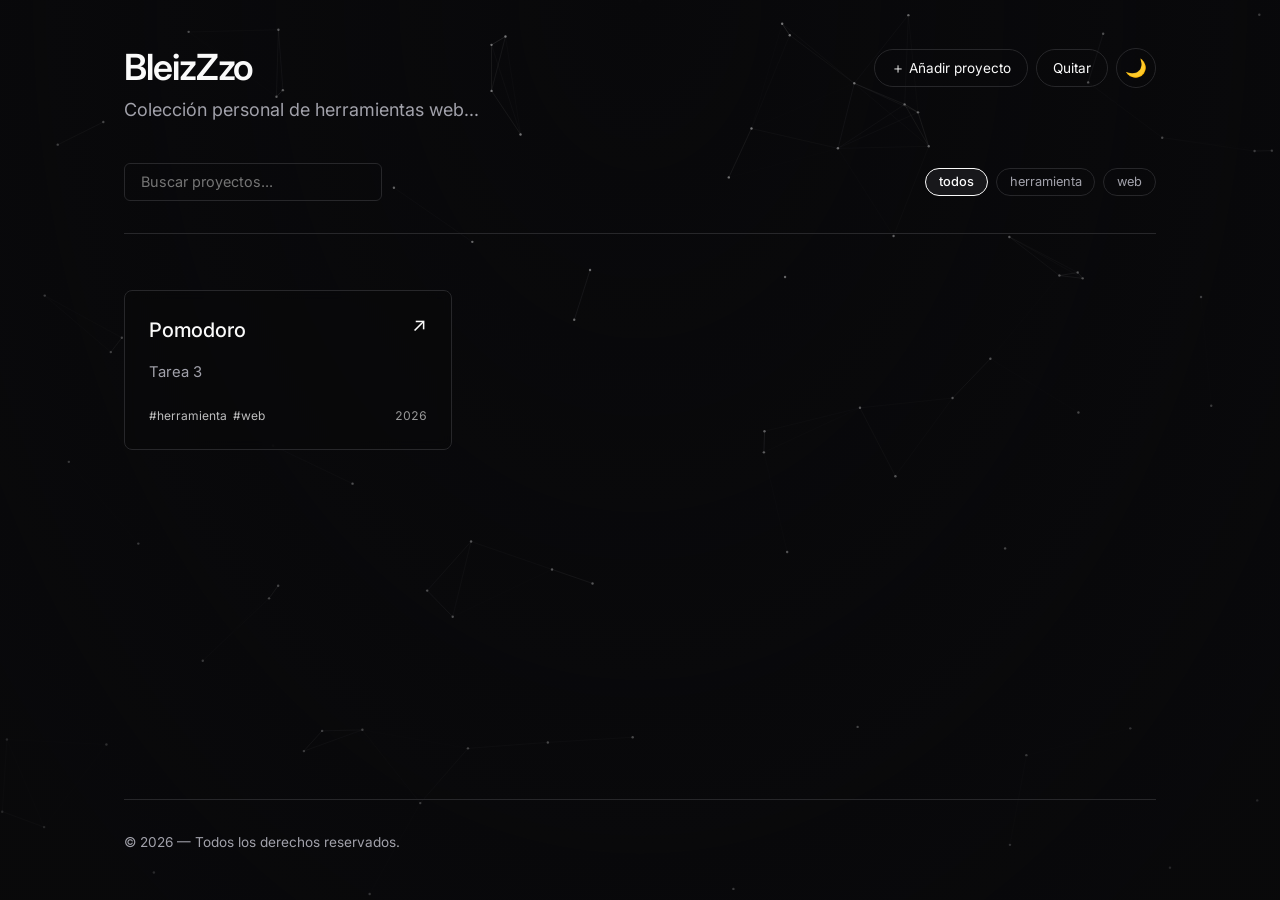
==== index.html @ 9406ec3b "Add files via upload" ====
<!DOCTYPE html>
<html lang="es">
<head>
  <meta charset="UTF-8">
  <meta name="viewport" content="width=device-width, initial-scale=1.0">
  <title>BleizZzo — Hub de Proyectos</title>
  <meta name="description" content="Índice personal de páginas web y proyectos interactivos de BleizZzo.">
  
  <!-- Favicon SVG en blanco y negro -->
  <link rel="icon" href="data:image/svg+xml,<svg xmlns=%22http://www.w3.org/2000/svg%22 viewBox=%220 0 100 100%22><text y=%22.9em%22 font-size=%2290%22>⚡</text></svg>">
  
  <!-- Tipografía Google Fonts (Inter) -->
  <link rel="preconnect" href="https://fonts.googleapis.com">
  <link rel="preconnect" href="https://fonts.gstatic.com" crossorigin>
  <link href="https://fonts.googleapis.com/css2?family=Inter:wght@300;400;500;600&display=swap" rel="stylesheet">
  
  <style>
    /* ==========================================================================
        Variables y Sistema de Color (Modo Claro / Oscuro)
        ========================================================================== */
    :root {
      --bg-color: #ffffff;
      --bg-secondary: #f4f4f5;
      --text-main: #09090b;
      --text-muted: #71717a;
      --border-color: #e4e4e7;
      --border-hover: #09090b;

      --font-sans: 'Inter', system-ui, -apple-system, BlinkMacSystemFont, 'Segoe UI', Roboto, sans-serif;
      --transition-speed: 200ms;
      --transition-timing: cubic-bezier(0.16, 1, 0.3, 1);
    }

    @media (prefers-color-scheme: dark) {
      :root {
        --bg-color: #09090b;
        --bg-secondary: #18181b;
        --text-main: #fafafa;
        --text-muted: #a1a1aa;
        --border-color: #27272a;
        --border-hover: #fafafa;
      }
    }

    [data-theme="dark"] {
      --bg-color: #09090b;
      --bg-secondary: #18181b;
      --text-main: #fafafa;
      --text-muted: #a1a1aa;
      --border-color: #27272a;
      --border-hover: #fafafa;
    }

    [data-theme="light"] {
      --bg-color: #ffffff;
      --bg-secondary: #f4f4f5;
      --text-main: #09090b;
      --text-muted: #71717a;
      --border-color: #e4e4e7;
      --border-hover: #09090b;
    }

    /* ==========================================================================
        Estilos Base y Resets
        ========================================================================== */
    *, *::before, *::after {
      box-sizing: border-box;
      margin: 0;
      padding: 0;
    }

    body {
      background-color: var(--bg-color);
      color: var(--text-main);
      font-family: var(--font-sans);
      line-height: 1.5;
      -webkit-font-smoothing: antialiased;
      min-height: 100vh;
      transition: background-color var(--transition-speed) ease, color var(--transition-speed) ease;
    }

    .site-container {
      max-width: 1080px;
      margin: 0 auto;
      padding: 3rem 1.5rem;
      display: flex;
      flex-direction: column;
      min-height: 100vh;
    }

    a:focus-visible, button:focus-visible, input:focus-visible {
      outline: 2px solid var(--text-main);
      outline-offset: 3px;
    }

    /* ==========================================================================
        Cabecera y Filtros
        ========================================================================== */
    .site-header {
      margin-bottom: 3.5rem;
      border-bottom: 1px solid var(--border-color);
      padding-bottom: 2rem;
    }

    .header-main {
      display: flex;
      justify-content: space-between;
      align-items: flex-start;
      gap: 1.5rem;
      margin-bottom: 2.5rem;
    }

    .site-title {
      font-size: 2.25rem;
      font-weight: 600;
      letter-spacing: -0.03em;
      line-height: 1.1;
      margin-bottom: 0.5rem;
    }

    .site-subtitle {
      color: var(--text-muted);
      font-size: 1.125rem;
      font-weight: 400;
      max-width: 600px;
    }

    .theme-toggle {
      background: transparent;
      border: 1px solid var(--border-color);
      color: var(--text-main);
      width: 40px;
      height: 40px;
      border-radius: 50%;
      cursor: pointer;
      display: flex;
      align-items: center;
      justify-content: center;
      flex-shrink: 0;
      transition: border-color var(--transition-speed) ease, background-color var(--transition-speed) ease;
    }

    .theme-toggle:hover {
      border-color: var(--border-hover);
      background-color: var(--bg-secondary);
    }

    .theme-icon::before {
      content: "☀️";
      font-size: 1.1rem;
    }
    [data-theme="dark"] .theme-icon::before {
      content: "🌙";
    }
    @media (prefers-color-scheme: dark) {
      :root:not([data-theme="light"]) .theme-icon::before {
        content: "🌙";
      }
    }

    .controls-bar {
      display: flex;
      flex-direction: column;
      gap: 1rem;
    }

    @media (min-width: 640px) {
      .controls-bar {
        flex-direction: row;
        align-items: center;
        justify-content: space-between;
      }
    }

    .search-wrapper input {
      background: transparent;
      border: 1px solid var(--border-color);
      color: var(--text-main);
      padding: 0.6rem 1rem;
      border-radius: 6px;
      font-family: inherit;
      font-size: 0.9rem;
      width: 100%;
      max-width: 280px;
      transition: border-color var(--transition-speed) ease;
    }

    .search-wrapper input:focus {
      border-color: var(--border-hover);
    }

    .tags-container {
      display: flex;
      flex-wrap: wrap;
      gap: 0.5rem;
    }

    .tag-btn {
      background: transparent;
      border: 1px solid var(--border-color);
      color: var(--text-muted);
      padding: 0.35rem 0.8rem;
      border-radius: 100px;
      font-size: 0.8rem;
      font-family: inherit;
      cursor: pointer;
      transition: all var(--transition-speed) ease;
    }

    .tag-btn:hover, .tag-btn.active {
      color: var(--text-main);
      border-color: var(--border-hover);
      background-color: var(--bg-secondary);
    }

    .tag-btn.active {
      font-weight: 500;
      border-color: var(--text-main);
    }

    /* ==========================================================================
        Rejilla de Proyectos y Tarjetas
        ========================================================================== */
    .projects-grid {
      display: grid;
      grid-template-columns: 1fr;
      gap: 1.5rem;
      margin-bottom: 4rem;
    }

    @media (min-width: 640px) {
      .projects-grid {
        grid-template-columns: repeat(2, 1fr);
      }
    }

    @media (min-width: 1024px) {
      .projects-grid {
        grid-template-columns: repeat(3, 1fr);
      }
    }

    .project-card {
      display: flex;
      flex-direction: column;
      justify-content: space-between;
      background-color: var(--bg-color);
      border: 1px solid var(--border-color);
      padding: 1.5rem;
      border-radius: 8px;
      text-decoration: none;
      color: inherit;
      position: relative;
      transition: 
        transform var(--transition-speed) var(--transition-timing),
        background-color var(--transition-speed) ease,
        color var(--transition-speed) ease,
        border-color var(--transition-speed) ease;
    }

    .project-card.fade-in {
      animation: fadeInSlide 400ms var(--transition-timing) forwards;
    }

    @keyframes fadeInSlide {
      from {
        opacity: 0;
        transform: translateY(12px);
      }
      to {
        opacity: 1;
        transform: translateY(0);
      }
    }

    .project-card:hover {
      background-color: var(--text-main);
      color: var(--bg-color);
      border-color: var(--text-main);
    }

    .card-header {
      display: flex;
      justify-content: space-between;
      align-items: flex-start;
      margin-bottom: 1rem;
    }

    .card-title {
      font-size: 1.25rem;
      font-weight: 500;
      letter-spacing: -0.01em;
    }

    .card-arrow {
      font-size: 1.2rem;
      line-height: 1;
      transition: transform var(--transition-speed) var(--transition-timing);
    }

    .project-card:hover .card-arrow {
      transform: translate(3px, -3px);
    }

    .card-description {
      font-size: 0.925rem;
      color: var(--text-muted);
      margin-bottom: 1.5rem;
      transition: color var(--transition-speed) ease;
    }

    .project-card:hover .card-description {
      color: var(--bg-color);
      opacity: 0.85;
    }

    .card-footer {
      display: flex;
      justify-content: space-between;
      align-items: center;
      font-size: 0.75rem;
      margin-top: auto;
    }

    .card-tags {
      display: flex;
      gap: 0.4rem;
      flex-wrap: wrap;
    }

    .card-tag {
      text-transform: lowercase;
      opacity: 0.75;
    }

    .card-year {
      font-variant-numeric: tabular-nums;
      opacity: 0.6;
    }

    .status-message {
      font-size: 1rem;
      color: var(--text-muted);
      padding: 3rem 0;
      text-align: center;
    }

    .site-footer {
      margin-top: auto;
      padding-top: 2rem;
      border-top: 1px solid var(--border-color);
      color: var(--text-muted);
      font-size: 0.85rem;
    }

    @media (prefers-reduced-motion: reduce) {
      *, ::before, ::after {
        animation-duration: 0.01ms !important;
        transition-duration: 0.01ms !important;
      }
    }

    /* ===== Fondo animado + modo admin ===== */
    [hidden] { display: none !important; }
    #bg { position: fixed; inset: 0; width: 100%; height: 100%; z-index: 0; pointer-events: none; }
    body::after { content: ""; position: fixed; inset: 0; z-index: 0; pointer-events: none;
      background: radial-gradient(ellipse at 50% 0%, transparent 0%, var(--bg-color) 90%); opacity: .75; }
    .site-container { position: relative; z-index: 1; }
    .project-card { background-color: color-mix(in srgb, var(--bg-color) 72%, transparent); backdrop-filter: blur(6px); }
    .header-actions { display: flex; gap: .5rem; align-items: center; flex-wrap: wrap; justify-content: flex-end; }
    .btn-tool { background: transparent; color: var(--text-main); border: 1px solid var(--border-color); border-radius: 100px;
      padding: .5rem 1rem; font: inherit; font-size: .85rem; cursor: pointer; transition: all var(--transition-speed) ease; }
    .btn-tool:hover, .btn-tool.on { background: var(--text-main); color: var(--bg-color); border-color: var(--text-main); }
    .project-card.editing { border-style: dashed; cursor: default; }
    .card-del { align-self: flex-start; margin-top: 1rem; background: transparent; color: inherit; font: inherit; font-size: .8rem;
      border: 1px solid currentColor; border-radius: 100px; padding: .35rem .9rem; cursor: pointer; }
    .card-del:hover { background: var(--text-main); color: var(--bg-color); }
    .project-card.editing:hover .card-del:hover { background: var(--bg-color); color: var(--text-main); }
    dialog { background: var(--bg-color); color: var(--text-main); border: 1px solid var(--border-hover);
      border-radius: 10px; padding: 1.5rem; width: min(480px, 92vw); font-family: var(--font-sans); }
    dialog::backdrop { background: rgba(0,0,0,.7); }
    dialog h3 { font-size: 1.1rem; margin-bottom: 1rem; }
    dialog label { display: block; font-size: .8rem; color: var(--text-muted); margin: .7rem 0 .25rem; }
    dialog input { width: 100%; background: transparent; color: inherit; border: 1px solid var(--border-color);
      border-radius: 6px; padding: .55rem .7rem; font: inherit; font-size: .9rem; }
    dialog input:focus { border-color: var(--border-hover); outline: none; }
    dialog details { margin-top: 1.2rem; border-top: 1px solid var(--border-color); padding-top: .8rem; }
    dialog summary { cursor: pointer; font-size: .9rem; }
    .btn { background: var(--text-main); color: var(--bg-color); border: 1px solid var(--text-main); border-radius: 6px;
      padding: .55rem 1rem; font: inherit; font-size: .85rem; cursor: pointer; margin-top: 1rem; margin-right: .4rem; }
    .btn.ghost { background: transparent; color: var(--text-main); border-color: var(--border-color); }
    #admin-msg { font-size: .8rem; color: var(--text-muted); margin-top: 1rem; min-height: 1.2em; }
  </style>
</head>
<body>
  <canvas id="bg" aria-hidden="true"></canvas>

  <dialog id="admin-dialog">
    <h3>Añadir proyecto</h3>
    <form id="project-form">
      <label for="f-url">Enlace *</label>
      <input id="f-url" type="text" required placeholder="https://tuusuario.github.io/mi-proyecto/">
      <label for="f-title">Título (se rellena solo)</label>
      <input id="f-title" type="text">
      <label for="f-desc">Descripción</label>
      <input id="f-desc" type="text">
      <label for="f-tags">Etiquetas (separadas por comas)</label>
      <input id="f-tags" type="text" placeholder="herramienta, web">
      <button class="btn" type="submit">Añadir</button>
      <button class="btn ghost" type="button" id="admin-close">Cerrar</button>
    </form>
    <details>
      <summary>Publicar en GitHub (para que se guarde en el repo)</summary>
      <label for="g-owner">Usuario</label><input id="g-owner" type="text">
      <label for="g-repo">Repositorio</label><input id="g-repo" type="text">
      <label for="g-branch">Rama</label><input id="g-branch" type="text" value="main">
      <label for="g-path">Archivo de datos</label><input id="g-path" type="text" value="projects.json">
      <label for="g-token">Token (fine-grained, solo este repo, permiso Contents: Read and write)</label>
      <input id="g-token" type="password" autocomplete="off">
      <button class="btn" type="button" id="g-save">Guardar ajustes</button>
      <button class="btn ghost" type="button" id="g-export">Descargar projects.json</button>
    </details>
    <p id="admin-msg" aria-live="polite"></p>
  </dialog>

  <div class="site-container">
    <!-- Cabecera -->
    <header class="site-header">
      <div class="header-main">
        <div>
          <h1 id="site-title" class="site-title">—</h1>
          <p id="site-subtitle" class="site-subtitle">—</p>
        </div>
        <div class="header-actions">
          <button id="admin-btn" class="btn-tool" type="button">＋ Añadir proyecto</button>
          <button id="edit-btn" class="btn-tool" type="button">Quitar</button>
        <button id="theme-toggle" class="theme-toggle" aria-label="Cambiar tema de color" type="button">
          <span class="theme-icon" aria-hidden="true"></span>
        </button>
        </div>
      </div>

      <!-- Barra de Filtros y Búsqueda -->
      <div class="controls-bar">
        <div class="search-wrapper">
          <input 
            type="search" 
            id="search-input" 
            placeholder="Buscar proyectos..." 
            aria-label="Buscar proyectos por título o descripción"
            autocomplete="off"
          >
        </div>
        <div id="tags-container" class="tags-container" role="group" aria-label="Filtrar por etiquetas">
          <!-- Las etiquetas se generan dinámicamente -->
        </div>
      </div>
    </header>

    <!-- Estado de Carga -->
    <div id="status-message" class="status-message" aria-live="polite"></div>

    <!-- Rejilla Principal de Proyectos -->
    <main>
      <section id="projects-grid" class="projects-grid" aria-label="Lista de proyectos">
        <!-- Las tarjetas se generan dinámicamente -->
      </section>
    </main>

    <!-- Pie de página -->
    <footer class="site-footer">
      <p>&copy; <span id="current-year"></span> — Todos los derechos reservados.</p>
    </footer>
  </div>

  <script>
    // ==========================================================================
    // CONFIGURACIÓN DE DATOS (Aquí puedes añadir o modificar tus proyectos)
    // ==========================================================================
const PORTFOLIO_DATA = {
  "site": {
    "title": "BleizZzo",
    "subtitle": "Colección personal de herramientas web..."
  },
  "projects": [
    {
      "title": "Pomodoro",
      "description": "Tarea  3",
      "url": "https://zorualch.github.io/2DAM2627ASI_2.0/Pomodoro_FINAL.html",
      "tags": ["herramienta", "web"],
      "year": 2026
    },
    // Añade o quita proyectos aquí
  ]
};

    // ==========================================================================
    // LÓGICA DE LA APLICACIÓN
    // ==========================================================================
    document.addEventListener('DOMContentLoaded', () => {
      let allProjects = [];
      let siteData = PORTFOLIO_DATA;
      let editMode = false;
      let activeTag = 'all';
      let searchQuery = '';

      const grid = document.getElementById('projects-grid');
      const statusMsg = document.getElementById('status-message');
      const siteTitle = document.getElementById('site-title');
      const siteSubtitle = document.getElementById('site-subtitle');
      const tagsContainer = document.getElementById('tags-container');
      const searchInput = document.getElementById('search-input');
      const themeToggle = document.getElementById('theme-toggle');
      const currentYearSpan = document.getElementById('current-year');

      currentYearSpan.textContent = new Date().getFullYear();

      // 1. Manejo del Tema Claro / Oscuro
      initTheme();

      function initTheme() {
        const savedTheme = localStorage.getItem('theme') || 'dark';
        document.documentElement.setAttribute('data-theme', savedTheme);

        themeToggle.addEventListener('click', () => {
          const currentTheme = document.documentElement.getAttribute('data-theme');
          let newTheme = 'dark';

          if (currentTheme === 'dark') {
            newTheme = 'light';
          } else if (currentTheme === 'light') {
            newTheme = 'dark';
          } else {
            const prefersDark = window.matchMedia('(prefers-color-scheme: dark)').matches;
            newTheme = prefersDark ? 'light' : 'dark';
          }

          document.documentElement.setAttribute('data-theme', newTheme);
          localStorage.setItem('theme', newTheme);
        });
      }

      // 2. Inicializar Datos
      loadData();

      async function loadData() {
        try {
          let DATA = PORTFOLIO_DATA;
          try { const d = JSON.parse(localStorage.getItem('hub_draft')); if (d && d.projects) DATA = d; } catch (e) {}
          siteData = DATA;
          if (DATA.site) {
            siteTitle.textContent = DATA.site.title || 'Mis Proyectos';
            siteSubtitle.textContent = DATA.site.subtitle || '';
            document.title = `${DATA.site.title || 'Hub'} — Proyectos`;
          }

          allProjects = DATA.projects || [];

          if (allProjects.length === 0) {
            statusMsg.style.display = 'block';
            statusMsg.textContent = 'No hay proyectos disponibles en este momento.';
            return;
          }

          statusMsg.style.display = 'none';
          buildTagFilters(allProjects);
          renderProjects();

        } catch (error) {
          console.error('Error al procesar los datos:', error);
          statusMsg.style.display = 'block';
          statusMsg.textContent = '⚠️ Hubo un error al cargar los datos del portfolio.';
        }
      }

      // 3. Renderizado de Proyectos con Filtros
      function renderProjects() {
        grid.innerHTML = '';

        const filtered = allProjects.filter(project => {
          const matchesTag = activeTag === 'all' || (project.tags && project.tags.includes(activeTag));
          const matchesSearch = project.title.toLowerCase().includes(searchQuery) ||
                                project.description.toLowerCase().includes(searchQuery);
          return matchesTag && matchesSearch;
        });

        if (filtered.length === 0) {
          grid.innerHTML = `<p class="status-message">No se encontraron proyectos que coincidan con la búsqueda.</p>`;
          return;
        }

        filtered.forEach((project, index) => {
          const card = createProjectCard(project, index);
          grid.appendChild(card);
        });
      }

      function createProjectCard(project, index) {
        const card = document.createElement(editMode ? 'div' : 'a');
        card.className = 'project-card fade-in';
        card.style.animationDelay = `${index * 50}ms`;
        if (!editMode) {
          card.href = project.url;
          card.target = '_blank';
          card.rel = 'noopener noreferrer';
        }

        const tagsHTML = project.tags && project.tags.length > 0
          ? project.tags.map(tag => `<span class="card-tag">#${escapeHTML(tag)}</span>`).join(' ')
          : '';

        const yearHTML = project.year ? `<span class="card-year">${escapeHTML(String(project.year))}</span>` : '';

        card.innerHTML = `
          <div>
            <div class="card-header">
              <h2 class="card-title">${escapeHTML(project.title)}</h2>
              <span class="card-arrow" aria-hidden="true">↗</span>
            </div>
            <p class="card-description">${escapeHTML(project.description)}</p>
          </div>
          <div class="card-footer">
            <div class="card-tags">${tagsHTML}</div>
            ${yearHTML}
          </div>
        `;

        if (editMode) {
          card.classList.add('editing');
          const del = document.createElement('button');
          del.type = 'button'; del.className = 'card-del'; del.textContent = 'Quitar ✕';
          let armed = false;
          del.addEventListener('click', () => {
            if (!armed) {
              armed = true; del.textContent = '¿Seguro? Pulsa otra vez';
              setTimeout(() => { armed = false; del.textContent = 'Quitar ✕'; }, 3000);
              return;
            }
            removeProject(project);
          });
          card.appendChild(del);
        }
        return card;
      }

      // 4. Generación Dinámica de Etiquetas de Filtro
      function buildTagFilters(projects) {
        const tagsSet = new Set();
        projects.forEach(p => {
          if (Array.isArray(p.tags)) {
            p.tags.forEach(tag => tagsSet.add(tag));
          }
        });

        if (tagsSet.size === 0) return;

        tagsContainer.innerHTML = '';

        const allBtn = document.createElement('button');
        allBtn.className = 'tag-btn active';
        allBtn.textContent = 'todos';
        allBtn.addEventListener('click', () => setTagFilter('all', allBtn));
        tagsContainer.appendChild(allBtn);

        tagsSet.forEach(tag => {
          const btn = document.createElement('button');
          btn.className = 'tag-btn';
          btn.textContent = tag;
          btn.addEventListener('click', () => setTagFilter(tag, btn));
          tagsContainer.appendChild(btn);
        });
      }

      function setTagFilter(tag, buttonEl) {
        activeTag = tag;
        document.querySelectorAll('.tag-btn').forEach(btn => btn.classList.remove('active'));
        buttonEl.classList.add('active');
        renderProjects();
      }

      // 5. Evento de Búsqueda
      searchInput.addEventListener('input', (e) => {
        searchQuery = e.target.value.toLowerCase().trim();
        renderProjects();
      });

      // 6. Herramientas para añadir y quitar proyectos desde la propia web
      const $ = id => document.getElementById(id);
      const dlg = $('admin-dialog'), msg = $('admin-msg');
      $('edit-btn').addEventListener('click', e => {
        editMode = !editMode;
        e.currentTarget.classList.toggle('on', editMode);
        e.currentTarget.textContent = editMode ? 'Listo' : 'Quitar';
        renderProjects();
      });

      const ghCfg = () => { try { return JSON.parse(localStorage.getItem('hub_gh')); } catch (e) { return null; } };
      const say = t => { msg.textContent = t; };

      function guessTitle(u) {
        try {
          const x = new URL(u), p = x.pathname.split('/').filter(Boolean);
          const raw = x.hostname.endsWith('github.io') ? (p[0] || x.hostname.split('.')[0]) : x.hostname.replace(/^www\./, '').split('.')[0];
          return raw.replace(/[-_]+/g, ' ').replace(/\b\w/g, c => c.toUpperCase());
        } catch (e) { return ''; }
      }
      const fixUrl = u => /^https?:\/\//i.test(u) ? u : 'https://' + u;

      $('f-url').addEventListener('blur', () => {
        const u = $('f-url').value.trim();
        if (u && !$('f-title').value) $('f-title').value = guessTitle(fixUrl(u));
      });

      $('admin-btn').addEventListener('click', () => {
        const c = ghCfg() || {};
        const host = location.hostname, repoGuess = location.pathname.split('/')[1] || '';
        $('g-owner').value = c.owner || (host.endsWith('github.io') ? host.split('.')[0] : '');
        $('g-repo').value = c.repo || repoGuess;
        $('g-branch').value = c.branch || 'main';
        $('g-path').value = c.path || 'projects.json';
        $('g-token').value = c.token || '';
        say(''); dlg.showModal();
      });
      $('admin-close').addEventListener('click', () => dlg.close());

      $('g-save').addEventListener('click', () => {
        localStorage.setItem('hub_gh', JSON.stringify({
          owner: $('g-owner').value.trim(), repo: $('g-repo').value.trim(), branch: $('g-branch').value.trim() || 'main',
          path: $('g-path').value.trim() || 'projects.json', token: $('g-token').value.trim()
        }));
        say('Ajustes guardados en este navegador.');
      });

      $('g-export').addEventListener('click', () => {
        const a = document.createElement('a');
        a.href = URL.createObjectURL(new Blob([JSON.stringify(siteData, null, 2)], { type: 'application/json' }));
        a.download = 'projects.json'; a.click();
      });

      $('project-form').addEventListener('submit', async e => {
        e.preventDefault();
        const url = fixUrl($('f-url').value.trim());
        allProjects.unshift({
          title: $('f-title').value.trim() || guessTitle(url) || url,
          description: $('f-desc').value.trim(),
          url,
          tags: $('f-tags').value.split(',').map(t => t.trim().toLowerCase()).filter(Boolean),
          year: new Date().getFullYear()
        });
        e.target.reset();
        await persist('Proyecto añadido');
      });

      function removeProject(p) {
        allProjects = allProjects.filter(x => x !== p);
        persist('Proyecto eliminado');
      }

      function refresh() {
        activeTag = 'all';
        tagsContainer.innerHTML = '';
        statusMsg.style.display = allProjects.length ? 'none' : 'block';
        if (!allProjects.length) statusMsg.textContent = 'No hay proyectos todavía.';
        buildTagFilters(allProjects);
        renderProjects();
      }

      async function persist(okText) {
        siteData = { ...siteData, projects: allProjects };
        refresh();
        const c = ghCfg();
        if (!c || !c.token) {
          localStorage.setItem('hub_draft', JSON.stringify(siteData));
          return say(okText + '. Guardado solo en este navegador; configura GitHub para publicarlo.');
        }
        try {
          await pushToGitHub(c);
          localStorage.removeItem('hub_draft');
          say(okText + ' y publicado en GitHub ✓ (Pages puede tardar ~1 min en reflejarlo).');
        } catch (err) {
          localStorage.setItem('hub_draft', JSON.stringify(siteData));
          say('No se pudo publicar (' + err.message + '). Guardado en este navegador.');
        }
      }

      async function pushToGitHub(c) {
        const api = `https://api.github.com/repos/${c.owner}/${c.repo}/contents/${c.path}`;
        const h = { Authorization: 'Bearer ' + c.token, Accept: 'application/vnd.github+json' };
        let sha;
        const g = await fetch(`${api}?ref=${encodeURIComponent(c.branch)}`, { headers: h });
        if (g.ok) sha = (await g.json()).sha; else if (g.status !== 404) throw new Error('lectura ' + g.status);
        const content = btoa(unescape(encodeURIComponent(JSON.stringify(siteData, null, 2))));
        const r = await fetch(api, { method: 'PUT', headers: h,
          body: JSON.stringify({ message: 'Actualizar proyectos desde el índice', branch: c.branch, content, sha }) });
        if (!r.ok) throw new Error('escritura ' + r.status);
      }

      function escapeHTML(str) {
        return str.replace(/[&<>'"]/g, 
          tag => ({ '&': '&amp;', '<': '&lt;', '>': '&gt;', "'": '&#39;', '"': '&quot;' }[tag] || tag)
        );
      }
    });
  </script>
  <script>
    // Fondo: red de puntos blanca/negra que reacciona al ratón
    (function () {
      const c = document.getElementById('bg'), x = c.getContext('2d');
      const reduce = matchMedia('(prefers-reduced-motion: reduce)').matches;
      let w, h, pts = [], m = { x: -999, y: -999 };
      function size() {
        w = c.width = innerWidth; h = c.height = innerHeight;
        const n = Math.min(110, Math.floor(w * h / 14000));
        pts = Array.from({ length: n }, () => ({ x: Math.random() * w, y: Math.random() * h, vx: (Math.random() - .5) * .3, vy: (Math.random() - .5) * .3 }));
      }
      function frame() {
        const col = getComputedStyle(document.documentElement).getPropertyValue('--text-main').trim() || '#fff';
        x.clearRect(0, 0, w, h); x.fillStyle = x.strokeStyle = col;
        pts.forEach((p, i) => {
          if (!reduce) { p.x += p.vx; p.y += p.vy; if (p.x < 0 || p.x > w) p.vx *= -1; if (p.y < 0 || p.y > h) p.vy *= -1; }
          x.globalAlpha = .5; x.beginPath(); x.arc(p.x, p.y, 1.2, 0, 6.283); x.fill();
          for (let j = i + 1; j < pts.length; j++) {
            const q = pts[j], d = Math.hypot(p.x - q.x, p.y - q.y);
            if (d < 120) { x.globalAlpha = .12 * (1 - d / 120); x.beginPath(); x.moveTo(p.x, p.y); x.lineTo(q.x, q.y); x.stroke(); }
          }
          const dm = Math.hypot(p.x - m.x, p.y - m.y);
          if (dm < 160) { x.globalAlpha = .35 * (1 - dm / 160); x.beginPath(); x.moveTo(p.x, p.y); x.lineTo(m.x, m.y); x.stroke(); }
        });
        if (!reduce) requestAnimationFrame(frame);
      }
      addEventListener('resize', () => { size(); if (reduce) frame(); });
      addEventListener('pointermove', e => { m.x = e.clientX; m.y = e.clientY; });
      size(); frame();
    })();
  </script>
</body>
</html>
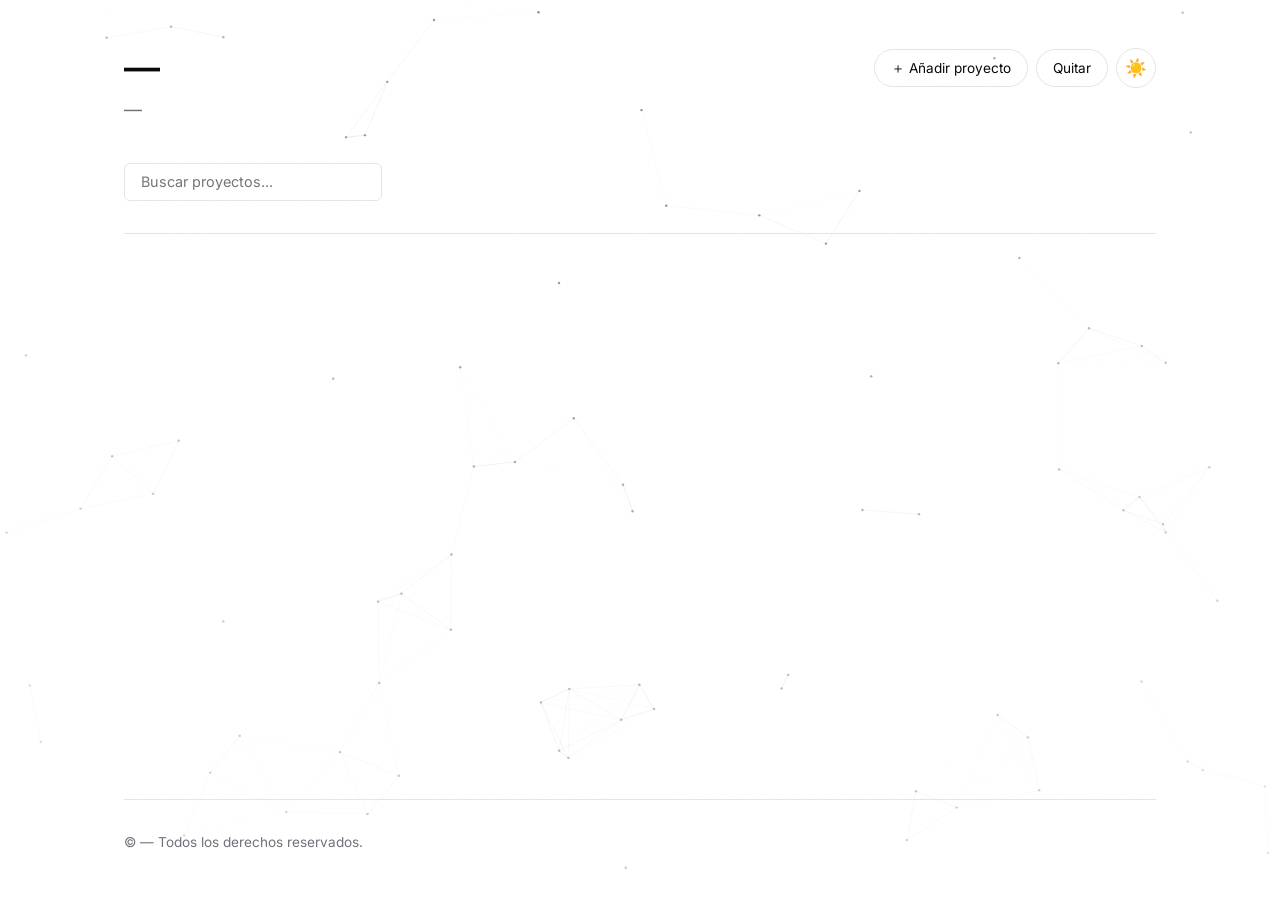
==== commit cc6f97a7: "Update project URLs in index.html" ====
--- a/index.html
+++ b/index.html
@@ -484,9 +484,20 @@
   },
   "projects": [
     {
+      "title": "Web de Explicacion de Proceso Pomodoro",
+      "description": "Tarea  3",
+      "url": "https://zorualch.github.io/2DAM2627ASI_2/Web.html",
+      "tags": ["herramienta", "web"],
+      "year": 2026
+    },
+    // Añade o quita proyectos aquí
+  ]
+
+    "projects": [
+    {
       "title": "Pomodoro",
       "description": "Tarea  3",
-      "url": "https://zorualch.github.io/2DAM2627ASI_2.0/Pomodoro_FINAL.html",
+      "url": "https://zorualch.github.io/2DAM2627ASI_2/Pomodoro.html",
       "tags": ["herramienta", "web"],
       "year": 2026
     },
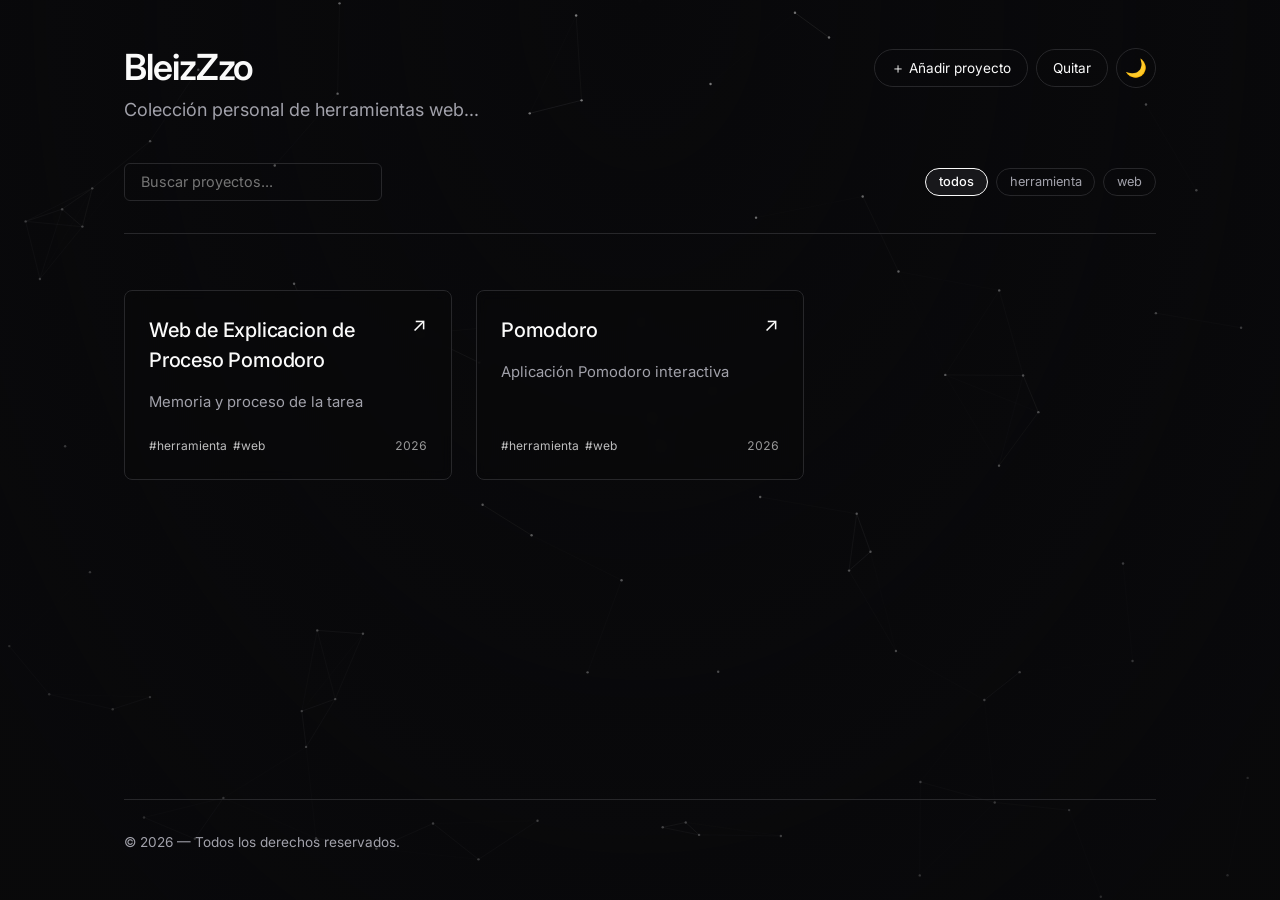
==== commit 70a6daf5: "Modify project descriptions in portfolio data Updated project descriptions for clarity." ====
--- a/index.html
+++ b/index.html
@@ -476,7 +476,6 @@
   <script>
     // ==========================================================================
     // CONFIGURACIÓN DE DATOS (Aquí puedes añadir o modificar tus proyectos)
-    // ==========================================================================
 const PORTFOLIO_DATA = {
   "site": {
     "title": "BleizZzo",
@@ -485,23 +484,18 @@
   "projects": [
     {
       "title": "Web de Explicacion de Proceso Pomodoro",
-      "description": "Tarea  3",
+      "description": "Memoria y proceso de la tarea",
       "url": "https://zorualch.github.io/2DAM2627ASI_2/Web.html",
       "tags": ["herramienta", "web"],
       "year": 2026
     },
-    // Añade o quita proyectos aquí
-  ]
-
-    "projects": [
     {
       "title": "Pomodoro",
-      "description": "Tarea  3",
+      "description": "Aplicación Pomodoro interactiva",
       "url": "https://zorualch.github.io/2DAM2627ASI_2/Pomodoro.html",
       "tags": ["herramienta", "web"],
       "year": 2026
-    },
-    // Añade o quita proyectos aquí
+    }
   ]
 };
 
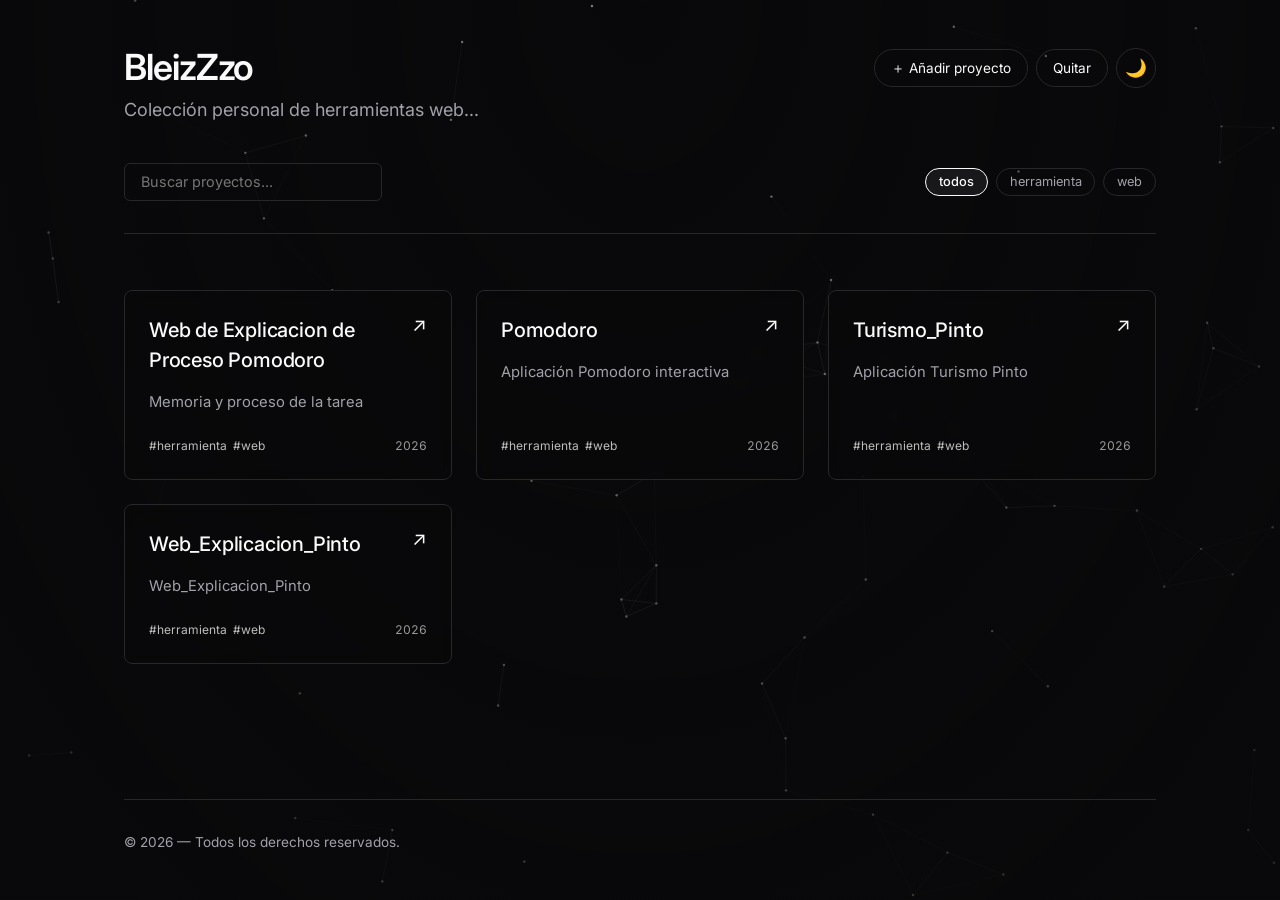
==== commit 60ff81f7: "Add new projects to index.html" ====
--- a/index.html
+++ b/index.html
@@ -495,6 +495,20 @@
       "url": "https://zorualch.github.io/2DAM2627ASI_2/Pomodoro.html",
       "tags": ["herramienta", "web"],
       "year": 2026
+    },
+        {
+      "title": "Turismo_Pinto",
+      "description": "Aplicación Turismo Pinto",
+      "url": "https://zorualch.github.io/2DAM2627ASI_2/PROTOTIPO%20FINAL/Turismo_en_pinto.html",
+      "tags": ["herramienta", "web"],
+      "year": 2026
+    },
+        {
+      "title": "Web_Explicacion_Pinto",
+      "description": "Web_Explicacion_Pinto",
+      "url": "https://zorualch.github.io/2DAM2627ASI_2/PROTOTIPO%20FINAL/Web_Pinto.html",
+      "tags": ["herramienta", "web"],
+      "year": 2026
     }
   ]
 };
